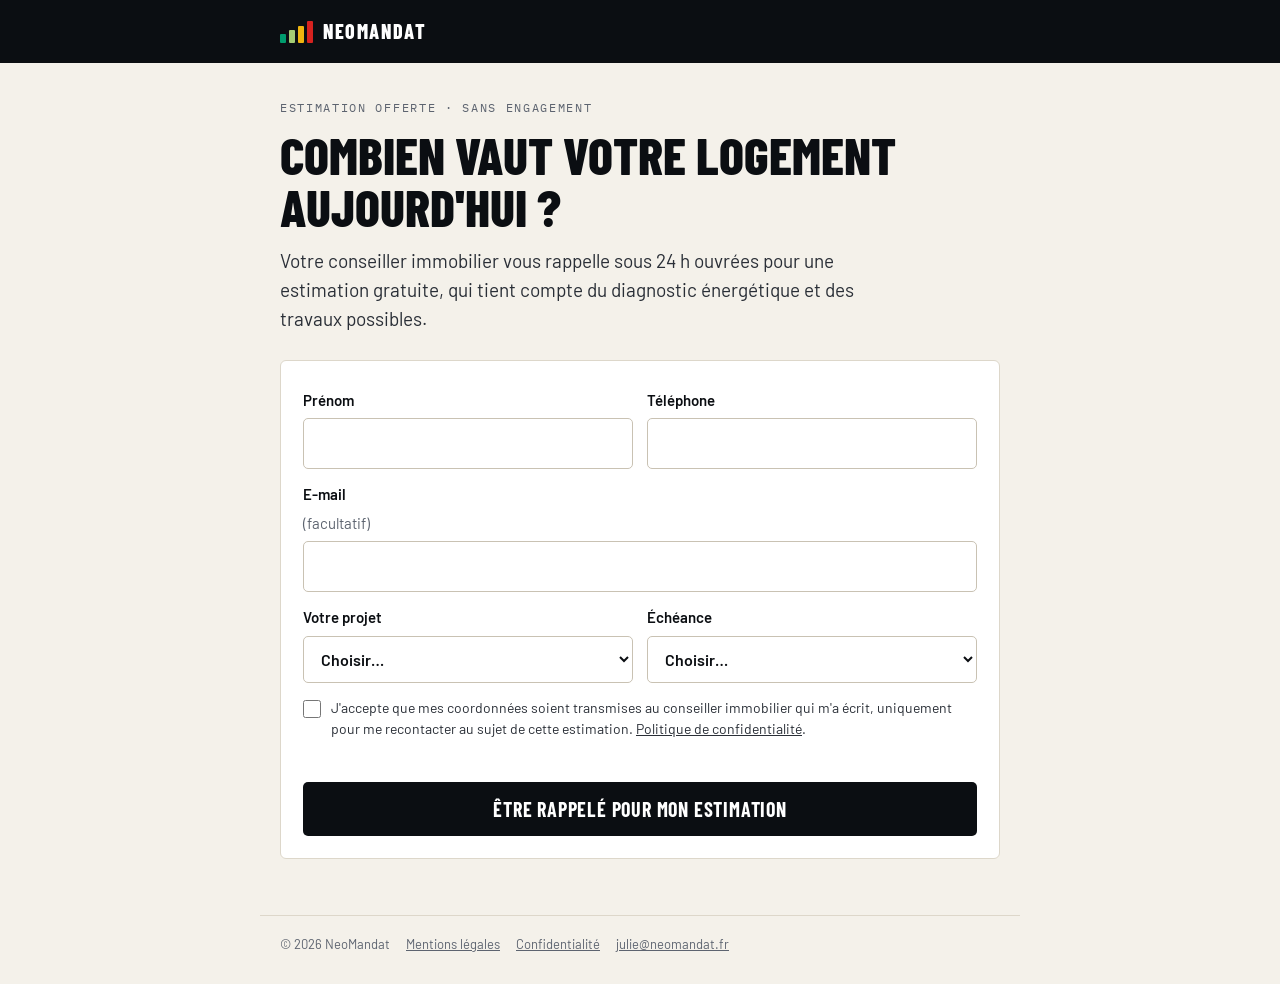
==== e/index.html @ b6dfd6cd "Page d'estimation /e/ (cible des QR codes du courrier) + redirection /e/NUM Co-Authored-By: Claude O" ====
<!doctype html>
<html lang="fr">
<head>
<meta charset="utf-8">
<meta name="viewport" content="width=device-width, initial-scale=1">
<title>Estimation offerte de votre logement — NeoMandat</title>
<meta name="description" content="Demandez l'estimation gratuite de votre logement par un conseiller immobilier de votre secteur.">
<meta name="robots" content="noindex, nofollow">
<meta name="theme-color" content="#0B0E12">
<link rel="icon" href="/favicon.svg" type="image/svg+xml">
<link rel="preconnect" href="https://fonts.googleapis.com">
<link rel="preconnect" href="https://fonts.gstatic.com" crossorigin>
<link rel="stylesheet" href="https://fonts.googleapis.com/css2?family=Barlow:wght@400;500;600&family=Barlow+Condensed:wght@600;700;800&family=IBM+Plex+Mono:wght@400;500&display=swap">
<style>
:root{--ink:#0B0E12;--paper:#F4F1EA;--gold:#F0B40F;--g:#D7221F;--muted:#5D6470;--line:#DDD7CA}
*{box-sizing:border-box;margin:0;padding:0}
body{font-family:Barlow,system-ui,sans-serif;background:var(--paper);color:var(--ink);font-size:17px;line-height:1.55;-webkit-font-smoothing:antialiased}
a{color:inherit}
.top{background:var(--ink);color:#fff}
.top .in{max-width:760px;margin:0 auto;padding:16px 20px;display:flex;align-items:center;gap:10px}
.bars{display:flex;align-items:flex-end;gap:3px}.bars i{width:6px;display:block;border-radius:1px}
.word{font-family:"Barlow Condensed",sans-serif;font-weight:800;letter-spacing:.08em;font-size:20px}
main{max-width:760px;margin:0 auto;padding:36px 20px 56px}
.kicker{font-family:"IBM Plex Mono",monospace;font-size:12px;letter-spacing:.14em;text-transform:uppercase;color:var(--muted)}
h1{font-family:"Barlow Condensed",sans-serif;font-weight:800;font-size:clamp(34px,7vw,52px);line-height:1;text-transform:uppercase;margin:10px 0 14px}
.lead{font-size:19px;color:#2A2F37;max-width:600px}
.card{background:#fff;border:1px solid var(--line);border-radius:6px;padding:22px;margin-top:26px}
.prop{display:flex;gap:18px;align-items:center}
.lab{flex:none;width:64px;height:64px;border-radius:6px;display:grid;place-items:center;font-family:"Barlow Condensed",sans-serif;font-weight:800;font-size:40px;color:#fff;background:var(--muted)}
.prop b{display:block;font-size:19px}
.prop small{color:var(--muted);font-size:15px}
.points{list-style:none;margin-top:18px;display:grid;gap:8px}
.points li{padding-left:22px;position:relative}
.points li:before{content:"";position:absolute;left:0;top:10px;width:10px;height:3px;background:var(--gold)}
form{display:grid;gap:14px;margin-top:6px}
.row{display:grid;grid-template-columns:1fr 1fr;gap:14px}
@media(max-width:560px){.row{grid-template-columns:1fr}.prop{align-items:flex-start}}
label{font-weight:600;font-size:15px;display:grid;gap:6px}
input,select{font:inherit;font-size:16px;padding:12px 13px;border:1px solid #C9C2B3;border-radius:5px;background:#fff;color:var(--ink);width:100%}
input:focus,select:focus{outline:2px solid var(--gold);outline-offset:1px;border-color:var(--ink)}
.consent{display:flex;gap:10px;align-items:flex-start;font-weight:400;font-size:14px;color:#2A2F37}
.consent input{width:18px;height:18px;margin-top:3px;flex:none}
button{font-family:"Barlow Condensed",sans-serif;font-weight:700;font-size:20px;letter-spacing:.04em;text-transform:uppercase;background:var(--ink);color:#fff;border:0;border-radius:5px;padding:15px 20px;cursor:pointer}
button:hover{background:#000}button[disabled]{opacity:.6;cursor:wait}
.err{color:var(--g);font-size:14px;min-height:1em}
.ok{display:none;text-align:center;padding:12px 0}
.ok h2{font-family:"Barlow Condensed",sans-serif;font-size:32px;text-transform:uppercase;margin-bottom:8px}
.fine{font-size:13px;color:var(--muted);margin-top:26px}
.fine a{color:var(--ink)}
.linkbtn{background:none;border:0;padding:0;font:inherit;font-size:13px;text-decoration:underline;color:var(--ink);cursor:pointer;text-transform:none;letter-spacing:0}
.linkbtn:hover{background:none}
footer{border-top:1px solid var(--line);max-width:760px;margin:0 auto;padding:18px 20px 30px;font-size:13px;color:var(--muted);display:flex;gap:16px;flex-wrap:wrap}
footer a{color:var(--muted)}
</style>
</head>
<body>
<header class="top"><div class="in">
<span class="bars" aria-hidden="true"><i style="height:9px;background:#009C6D"></i><i style="height:13px;background:#A5CC74"></i><i style="height:17px;background:#F0B40F"></i><i style="height:22px;background:#D7221F"></i></span>
<span class="word">NEOMANDAT</span>
</div></header>

<main>
<p class="kicker">Estimation offerte · sans engagement</p>
<h1>Combien vaut votre logement aujourd'hui&nbsp;?</h1>
<p class="lead">Votre conseiller immobilier vous rappelle sous 24&nbsp;h ouvrées pour une estimation gratuite, qui tient compte du diagnostic énergétique et des travaux possibles.</p>

<div class="card" id="bien" hidden>
  <div class="prop">
    <div class="lab" id="lab">?</div>
    <div><b id="adr"></b><small id="det"></small></div>
  </div>
  <ul class="points" id="pts"></ul>
</div>

<div class="card">
  <form id="f" novalidate>
    <div class="row">
      <label>Prénom<input name="prenom" autocomplete="given-name" required maxlength="60"></label>
      <label>Téléphone<input name="tel" type="tel" autocomplete="tel" required maxlength="20" inputmode="tel"></label>
    </div>
    <label>E-mail <span style="font-weight:400;color:var(--muted)">(facultatif)</span><input name="email" type="email" autocomplete="email" maxlength="120"></label>
    <div class="row">
      <label>Votre projet
        <select name="projet" required>
          <option value="">Choisir…</option>
          <option>Vendre</option>
          <option>Louer après travaux</option>
          <option>Connaître la valeur seulement</option>
          <option>Je ne sais pas encore</option>
        </select>
      </label>
      <label>Échéance
        <select name="echeance" required>
          <option value="">Choisir…</option>
          <option>Moins de 3 mois</option>
          <option>3 à 12 mois</option>
          <option>Plus d'un an</option>
          <option>Pas d'échéance</option>
        </select>
      </label>
    </div>
    <label class="consent"><input type="checkbox" name="consent" required>
      <span>J'accepte que mes coordonnées soient transmises au conseiller immobilier qui m'a écrit, uniquement pour me recontacter au sujet de cette estimation. <a href="/confidentialite.html">Politique de confidentialité</a>.</span></label>
    <p class="err" id="err" role="alert"></p>
    <button type="submit" id="go">Être rappelé pour mon estimation</button>
  </form>
  <div class="ok" id="ok" role="status">
    <h2>Demande envoyée</h2>
    <p>Merci. Votre conseiller vous rappelle sous 24&nbsp;h ouvrées.</p>
  </div>
</div>

<p class="fine" id="opp">Vous ne souhaitez plus recevoir de courrier pour ce logement&nbsp;? <button type="button" class="linkbtn" id="oppbtn">Ne plus recevoir de courrier</button></p>
</main>

<footer><span>© 2026 NeoMandat</span><a href="/mentions-legales.html">Mentions légales</a><a href="/confidentialite.html">Confidentialité</a><a href="mailto:julie@neomandat.fr">julie@neomandat.fr</a></footer>

<script>
(function(){
  var HOOK = "https://hook.eu1.make.com/tcwhcmxs845gfhwlnwf3azn14hl7lp5m";
  var p = new URLSearchParams(location.search);
  var d = (p.get("d") || "").replace(/[^0-9A-Za-z]/g, "").slice(0, 20);
  var COL = {A:"#009C6D",B:"#52B153",C:"#A5CC74",D:"#F4E70F",E:"#F0B40F",F:"#EB8235",G:"#D7221F"};
  var LOI = {
    G:["Location interdite depuis le 1er janvier 2025 (nouveaux baux et renouvellements).","Vente toujours possible, à un prix qui intègre les travaux.","Une rénovation peut aussi faire gagner plusieurs classes."],
    F:["Location interdite à partir du 1er janvier 2028.","Vente possible dès aujourd'hui, avec un audit énergétique.","Anticiper laisse le temps de comparer vente et travaux."],
    E:["Location interdite à partir du 1er janvier 2034.","Bien encore louable et vendable sans contrainte immédiate.","Une estimation aide à arbitrer travaux ou vente."]
  };
  function send(o){
    var b = new URLSearchParams(o); b.set("d", d);
    return fetch(HOOK, {method:"POST", mode:"no-cors", body:b, keepalive:true});
  }
  if (d.length > 5) {
    try { if (!sessionStorage.getItem("s_"+d)) { send({type:"scan"}); sessionStorage.setItem("s_"+d,"1"); } } catch(e){ send({type:"scan"}); }
    fetch("https://data.ademe.fr/data-fair/api/v1/datasets/dpe03existant/lines?size=1&numero_dpe_eq="+encodeURIComponent(d)+"&select=adresse_ban,etiquette_dpe,type_batiment,surface_habitable_logement,date_etablissement_dpe")
      .then(function(r){return r.json()}).then(function(j){
        var x = j && j.results && j.results[0]; if (!x) return;
        var e = (x.etiquette_dpe||"").toUpperCase();
        var lab = document.getElementById("lab"); lab.textContent = e || "?"; if (COL[e]) lab.style.background = COL[e];
        if (e === "D") lab.style.color = "#0B0E12";
        document.getElementById("adr").textContent = x.adresse_ban || "";
        var det = [];
        if (x.type_batiment) det.push(x.type_batiment.charAt(0).toUpperCase()+x.type_batiment.slice(1));
        if (x.surface_habitable_logement) det.push(Math.round(x.surface_habitable_logement)+" m²");
        if (x.date_etablissement_dpe) det.push("DPE du "+x.date_etablissement_dpe.split("-").reverse().join("/"));
        document.getElementById("det").textContent = det.join(" · ");
        var ul = document.getElementById("pts");
        (LOI[e]||[]).forEach(function(t){ var li=document.createElement("li"); li.textContent=t; ul.appendChild(li); });
        document.getElementById("bien").hidden = false;
      }).catch(function(){});
  } else {
    document.getElementById("opp").hidden = true;
  }

  var f = document.getElementById("f"), err = document.getElementById("err"), go = document.getElementById("go");
  f.addEventListener("submit", function(ev){
    ev.preventDefault(); err.textContent = "";
    var fd = new FormData(f);
    var tel = (fd.get("tel")||"").replace(/[^0-9+]/g,"");
    if (!fd.get("prenom").trim()) { err.textContent = "Indiquez votre prénom."; return; }
    if (tel.length < 10) { err.textContent = "Indiquez un numéro de téléphone valide."; return; }
    if (!fd.get("projet") || !fd.get("echeance")) { err.textContent = "Choisissez votre projet et l'échéance."; return; }
    if (!fd.get("consent")) { err.textContent = "Cochez la case de consentement pour être recontacté."; return; }
    if (d.length <= 5) { err.textContent = "Lien incomplet : scannez à nouveau le QR code du courrier, ou écrivez à julie@neomandat.fr."; return; }
    go.disabled = true; go.textContent = "Envoi…";
    send({type:"demande", prenom:fd.get("prenom").trim(), tel:tel, email:(fd.get("email")||"").trim(), projet:fd.get("projet"), echeance:fd.get("echeance"), consent:"oui"})
      .then(function(){ f.style.display="none"; document.getElementById("ok").style.display="block"; })
      .catch(function(){ go.disabled=false; go.textContent="Être rappelé pour mon estimation"; err.textContent="L'envoi a échoué. Réessayez ou écrivez à julie@neomandat.fr."; });
  });

  document.getElementById("oppbtn").addEventListener("click", function(){
    var o = document.getElementById("opp");
    send({type:"opposition"}).finally(function(){
      o.textContent = "C'est noté : ce logement ne recevra plus de courrier de notre part.";
    });
  });
})();
</script>
</body>
</html>
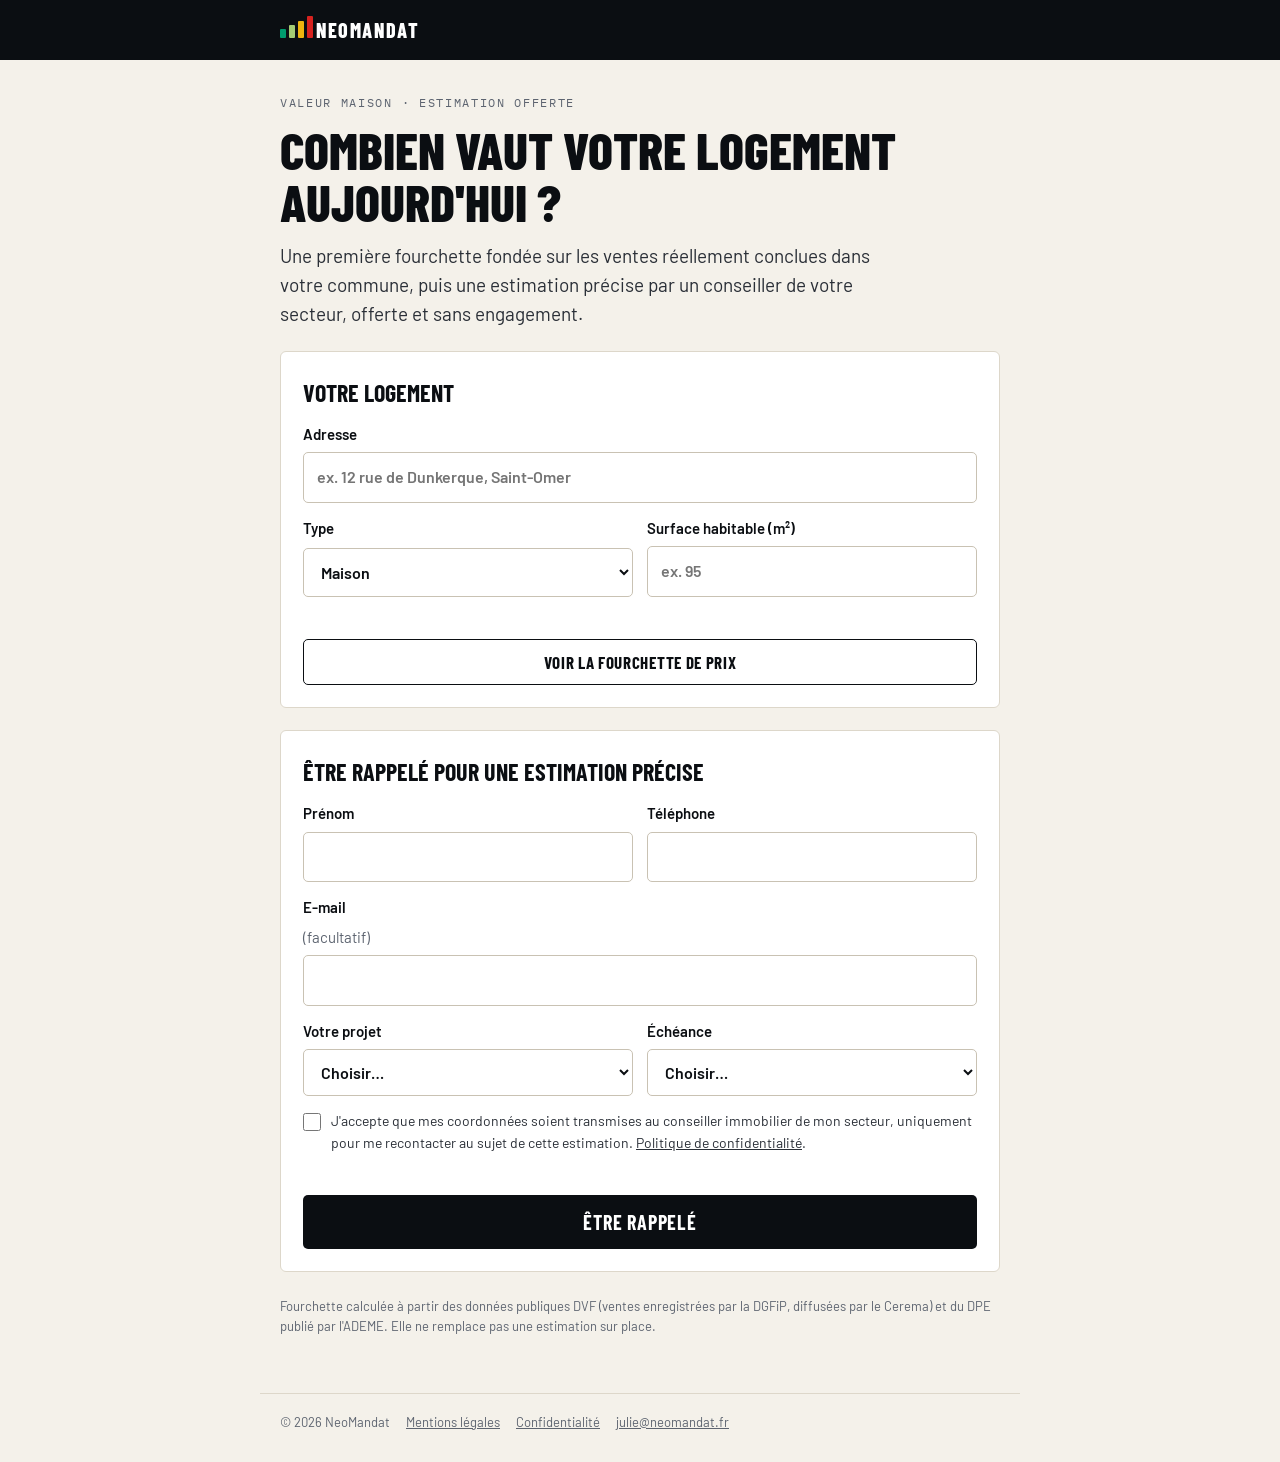
==== commit c027bf0c: "Valeur Maison : fourchette DVF, habillage de l'agent (logo, couleur), page agent intégrable (?a=, &e" ====
--- a/e/index.html
+++ b/e/index.html
@@ -3,8 +3,8 @@
 <head>
 <meta charset="utf-8">
 <meta name="viewport" content="width=device-width, initial-scale=1">
-<title>Estimation offerte de votre logement — NeoMandat</title>
-<meta name="description" content="Demandez l'estimation gratuite de votre logement par un conseiller immobilier de votre secteur.">
+<title>Valeur Maison · estimation offerte de votre logement</title>
+<meta name="description" content="Fourchette de prix fondée sur les ventes réelles de votre commune, puis estimation offerte par un conseiller immobilier de votre secteur.">
 <meta name="robots" content="noindex, nofollow">
 <meta name="theme-color" content="#0B0E12">
 <link rel="icon" href="/favicon.svg" type="image/svg+xml">
@@ -12,58 +12,74 @@
 <link rel="preconnect" href="https://fonts.gstatic.com" crossorigin>
 <link rel="stylesheet" href="https://fonts.googleapis.com/css2?family=Barlow:wght@400;500;600&family=Barlow+Condensed:wght@600;700;800&family=IBM+Plex+Mono:wght@400;500&display=swap">
 <style>
-:root{--ink:#0B0E12;--paper:#F4F1EA;--gold:#F0B40F;--g:#D7221F;--muted:#5D6470;--line:#DDD7CA}
+:root{--ink:#0B0E12;--paper:#F4F1EA;--gold:#F0B40F;--g:#D7221F;--muted:#5D6470;--line:#DDD7CA;--accent:#0B0E12}
 *{box-sizing:border-box;margin:0;padding:0}
 body{font-family:Barlow,system-ui,sans-serif;background:var(--paper);color:var(--ink);font-size:17px;line-height:1.55;-webkit-font-smoothing:antialiased}
 a{color:inherit}
 .top{background:var(--ink);color:#fff}
-.top .in{max-width:760px;margin:0 auto;padding:16px 20px;display:flex;align-items:center;gap:10px}
+.top .in{max-width:760px;margin:0 auto;padding:14px 20px;display:flex;align-items:center;gap:10px;min-height:60px}
 .bars{display:flex;align-items:flex-end;gap:3px}.bars i{width:6px;display:block;border-radius:1px}
 .word{font-family:"Barlow Condensed",sans-serif;font-weight:800;letter-spacing:.08em;font-size:20px}
-main{max-width:760px;margin:0 auto;padding:36px 20px 56px}
+.top.agent{background:#fff;color:var(--ink);border-bottom:3px solid var(--accent)}
+.top img{max-height:40px;max-width:200px;display:block}
+.top .who{margin-left:auto;text-align:right;font-size:14px;line-height:1.3}
+.top .who b{display:block;font-size:15px}
+main{max-width:760px;margin:0 auto;padding:34px 20px 56px}
 .kicker{font-family:"IBM Plex Mono",monospace;font-size:12px;letter-spacing:.14em;text-transform:uppercase;color:var(--muted)}
 h1{font-family:"Barlow Condensed",sans-serif;font-weight:800;font-size:clamp(34px,7vw,52px);line-height:1;text-transform:uppercase;margin:10px 0 14px}
-.lead{font-size:19px;color:#2A2F37;max-width:600px}
-.card{background:#fff;border:1px solid var(--line);border-radius:6px;padding:22px;margin-top:26px}
+h2{font-family:"Barlow Condensed",sans-serif;font-weight:700;font-size:24px;text-transform:uppercase;margin-bottom:12px}
+.lead{font-size:19px;color:#2A2F37;max-width:620px}
+.card{background:#fff;border:1px solid var(--line);border-radius:6px;padding:22px;margin-top:22px}
 .prop{display:flex;gap:18px;align-items:center}
 .lab{flex:none;width:64px;height:64px;border-radius:6px;display:grid;place-items:center;font-family:"Barlow Condensed",sans-serif;font-weight:800;font-size:40px;color:#fff;background:var(--muted)}
 .prop b{display:block;font-size:19px}
 .prop small{color:var(--muted);font-size:15px}
-.points{list-style:none;margin-top:18px;display:grid;gap:8px}
+.points{list-style:none;margin-top:16px;display:grid;gap:8px}
 .points li{padding-left:22px;position:relative}
 .points li:before{content:"";position:absolute;left:0;top:10px;width:10px;height:3px;background:var(--gold)}
-form{display:grid;gap:14px;margin-top:6px}
+.range{font-family:"Barlow Condensed",sans-serif;font-weight:800;font-size:clamp(34px,8vw,48px);line-height:1.05;color:var(--accent)}
+.range small{font-size:.5em;color:var(--muted);font-weight:600}
+.bar{height:10px;border-radius:5px;background:linear-gradient(90deg,#E7E2D6,var(--accent),#E7E2D6);margin:14px 0 8px;opacity:.85}
+.meta{font-size:14px;color:var(--muted)}
+.note{font-size:14px;color:#2A2F37;margin-top:12px;padding:10px 12px;background:#FBF7EC;border-left:3px solid var(--gold)}
+form{display:grid;gap:14px}
 .row{display:grid;grid-template-columns:1fr 1fr;gap:14px}
-@media(max-width:560px){.row{grid-template-columns:1fr}.prop{align-items:flex-start}}
+.row3{display:grid;grid-template-columns:2fr 1fr 1fr;gap:14px}
+@media(max-width:560px){.row,.row3{grid-template-columns:1fr}.prop{align-items:flex-start}.top .who{display:none}}
 label{font-weight:600;font-size:15px;display:grid;gap:6px}
 input,select{font:inherit;font-size:16px;padding:12px 13px;border:1px solid #C9C2B3;border-radius:5px;background:#fff;color:var(--ink);width:100%}
 input:focus,select:focus{outline:2px solid var(--gold);outline-offset:1px;border-color:var(--ink)}
 .consent{display:flex;gap:10px;align-items:flex-start;font-weight:400;font-size:14px;color:#2A2F37}
 .consent input{width:18px;height:18px;margin-top:3px;flex:none}
-button{font-family:"Barlow Condensed",sans-serif;font-weight:700;font-size:20px;letter-spacing:.04em;text-transform:uppercase;background:var(--ink);color:#fff;border:0;border-radius:5px;padding:15px 20px;cursor:pointer}
-button:hover{background:#000}button[disabled]{opacity:.6;cursor:wait}
+button{font-family:"Barlow Condensed",sans-serif;font-weight:700;font-size:20px;letter-spacing:.04em;text-transform:uppercase;background:var(--accent);color:#fff;border:0;border-radius:5px;padding:15px 20px;cursor:pointer}
+button:hover{filter:brightness(.9)}button[disabled]{opacity:.6;cursor:wait}
+button.sec{background:#fff;color:var(--ink);border:1px solid var(--ink);font-size:17px;padding:12px 16px}
 .err{color:var(--g);font-size:14px;min-height:1em}
 .ok{display:none;text-align:center;padding:12px 0}
-.ok h2{font-family:"Barlow Condensed",sans-serif;font-size:32px;text-transform:uppercase;margin-bottom:8px}
-.fine{font-size:13px;color:var(--muted);margin-top:26px}
-.fine a{color:var(--ink)}
-.linkbtn{background:none;border:0;padding:0;font:inherit;font-size:13px;text-decoration:underline;color:var(--ink);cursor:pointer;text-transform:none;letter-spacing:0}
-.linkbtn:hover{background:none}
+.ok h2{font-size:32px;margin-bottom:8px}
+.fine{font-size:13px;color:var(--muted);margin-top:24px}
+.linkbtn{background:none;border:0;padding:0;font:inherit;font-size:13px;text-decoration:underline;color:var(--ink);cursor:pointer;text-transform:none;letter-spacing:0;font-weight:400}
+.linkbtn:hover{filter:none}
+.sugg{border:1px solid var(--line);border-radius:5px;background:#fff;margin-top:-8px;max-height:220px;overflow:auto}
+.sugg div{padding:9px 12px;cursor:pointer;font-size:15px}.sugg div:hover{background:#F4F1EA}
 footer{border-top:1px solid var(--line);max-width:760px;margin:0 auto;padding:18px 20px 30px;font-size:13px;color:var(--muted);display:flex;gap:16px;flex-wrap:wrap}
 footer a{color:var(--muted)}
+.embed .top,.embed footer{display:none}.embed main{padding-top:16px}
+[hidden]{display:none!important}
 </style>
 </head>
 <body>
-<header class="top"><div class="in">
-<span class="bars" aria-hidden="true"><i style="height:9px;background:#009C6D"></i><i style="height:13px;background:#A5CC74"></i><i style="height:17px;background:#F0B40F"></i><i style="height:22px;background:#D7221F"></i></span>
-<span class="word">NEOMANDAT</span>
+<header class="top" id="top"><div class="in">
+  <span id="brand"><span class="bars" aria-hidden="true" style="display:inline-flex"><i style="height:9px;background:#009C6D"></i><i style="height:13px;background:#A5CC74"></i><i style="height:17px;background:#F0B40F"></i><i style="height:22px;background:#D7221F"></i></span> <span class="word">NEOMANDAT</span></span>
+  <div class="who" id="who" hidden></div>
 </div></header>
 
 <main>
-<p class="kicker">Estimation offerte · sans engagement</p>
+<p class="kicker">Valeur Maison · estimation offerte</p>
 <h1>Combien vaut votre logement aujourd'hui&nbsp;?</h1>
-<p class="lead">Votre conseiller immobilier vous rappelle sous 24&nbsp;h ouvrées pour une estimation gratuite, qui tient compte du diagnostic énergétique et des travaux possibles.</p>
-
+<p class="lead" id="lead">Une première fourchette fondée sur les ventes réellement conclues dans votre commune, puis une estimation précise par un conseiller de votre secteur, offerte et sans engagement.</p>
+
+<!-- Bien connu (QR du courrier) -->
 <div class="card" id="bien" hidden>
   <div class="prop">
     <div class="lab" id="lab">?</div>
@@ -72,7 +88,33 @@
   <ul class="points" id="pts"></ul>
 </div>
 
-<div class="card">
+<!-- Bien saisi (page agent) -->
+<div class="card" id="saisie" hidden>
+  <h2>Votre logement</h2>
+  <form id="fs" novalidate autocomplete="off">
+    <label>Adresse<input id="q" placeholder="ex. 12 rue de Dunkerque, Saint-Omer" required></label>
+    <div class="sugg" id="sugg" hidden></div>
+    <div class="row">
+      <label>Type
+        <select id="ty"><option value="maison">Maison</option><option value="appartement">Appartement</option></select>
+      </label>
+      <label>Surface habitable (m²)<input id="su" type="number" min="9" max="1000" inputmode="numeric" placeholder="ex. 95"></label>
+    </div>
+    <p class="err" id="errs"></p>
+    <button type="submit" class="sec">Voir la fourchette de prix</button>
+  </form>
+</div>
+
+<div class="card" id="val" hidden>
+  <h2>Fourchette indicative</h2>
+  <div class="range" id="rg"></div>
+  <div class="bar"></div>
+  <p class="meta" id="rgmeta"></p>
+  <p class="note" id="rgnote" hidden></p>
+</div>
+
+<div class="card" id="cta">
+  <h2 id="ctat">Être rappelé pour une estimation précise</h2>
   <form id="f" novalidate>
     <div class="row">
       <label>Prénom<input name="prenom" autocomplete="given-name" required maxlength="60"></label>
@@ -82,35 +124,28 @@
     <div class="row">
       <label>Votre projet
         <select name="projet" required>
-          <option value="">Choisir…</option>
-          <option>Vendre</option>
-          <option>Louer après travaux</option>
-          <option>Connaître la valeur seulement</option>
-          <option>Je ne sais pas encore</option>
+          <option value="">Choisir…</option><option>Vendre</option><option>Louer après travaux</option><option>Connaître la valeur seulement</option><option>Je ne sais pas encore</option>
         </select>
       </label>
       <label>Échéance
         <select name="echeance" required>
-          <option value="">Choisir…</option>
-          <option>Moins de 3 mois</option>
-          <option>3 à 12 mois</option>
-          <option>Plus d'un an</option>
-          <option>Pas d'échéance</option>
+          <option value="">Choisir…</option><option>Moins de 3 mois</option><option>3 à 12 mois</option><option>Plus d'un an</option><option>Pas d'échéance</option>
         </select>
       </label>
     </div>
     <label class="consent"><input type="checkbox" name="consent" required>
-      <span>J'accepte que mes coordonnées soient transmises au conseiller immobilier qui m'a écrit, uniquement pour me recontacter au sujet de cette estimation. <a href="/confidentialite.html">Politique de confidentialité</a>.</span></label>
+      <span id="cons">J'accepte que mes coordonnées soient transmises au conseiller immobilier de mon secteur, uniquement pour me recontacter au sujet de cette estimation. <a href="/confidentialite.html">Politique de confidentialité</a>.</span></label>
     <p class="err" id="err" role="alert"></p>
-    <button type="submit" id="go">Être rappelé pour mon estimation</button>
+    <button type="submit" id="go">Être rappelé</button>
   </form>
   <div class="ok" id="ok" role="status">
     <h2>Demande envoyée</h2>
-    <p>Merci. Votre conseiller vous rappelle sous 24&nbsp;h ouvrées.</p>
+    <p id="okt">Merci. Votre conseiller vous rappelle sous 24&nbsp;h ouvrées.</p>
   </div>
 </div>
 
-<p class="fine" id="opp">Vous ne souhaitez plus recevoir de courrier pour ce logement&nbsp;? <button type="button" class="linkbtn" id="oppbtn">Ne plus recevoir de courrier</button></p>
+<p class="fine" id="opp" hidden>Vous ne souhaitez plus recevoir de courrier pour ce logement&nbsp;? <button type="button" class="linkbtn" id="oppbtn">Ne plus recevoir de courrier</button></p>
+<p class="fine">Fourchette calculée à partir des données publiques DVF (ventes enregistrées par la DGFiP, diffusées par le Cerema) et du DPE publié par l'ADEME. Elle ne remplace pas une estimation sur place.</p>
 </main>
 
 <footer><span>© 2026 NeoMandat</span><a href="/mentions-legales.html">Mentions légales</a><a href="/confidentialite.html">Confidentialité</a><a href="mailto:julie@neomandat.fr">julie@neomandat.fr</a></footer>
@@ -118,61 +153,153 @@
 <script>
 (function(){
   var HOOK = "https://hook.eu1.make.com/tcwhcmxs845gfhwlnwf3azn14hl7lp5m";
-  var p = new URLSearchParams(location.search);
-  var d = (p.get("d") || "").replace(/[^0-9A-Za-z]/g, "").slice(0, 20);
+  var $ = function(id){ return document.getElementById(id); };
+  var P = new URLSearchParams(location.search);
+  var d = (P.get("d") || "").replace(/[^0-9A-Za-z]/g, "").slice(0, 20);
+  var a = (P.get("a") || "").replace(/[^0-9A-Za-z]/g, "").slice(0, 20);
+  if (P.get("embed") === "1") document.body.classList.add("embed");
   var COL = {A:"#009C6D",B:"#52B153",C:"#A5CC74",D:"#F4E70F",E:"#F0B40F",F:"#EB8235",G:"#D7221F"};
   var LOI = {
-    G:["Location interdite depuis le 1er janvier 2025 (nouveaux baux et renouvellements).","Vente toujours possible, à un prix qui intègre les travaux.","Une rénovation peut aussi faire gagner plusieurs classes."],
+    G:["Location interdite depuis le 1er janvier 2025 (nouveaux baux et renouvellements).","Vente toujours possible, à un prix qui intègre les travaux.","Une rénovation peut faire gagner plusieurs classes."],
     F:["Location interdite à partir du 1er janvier 2028.","Vente possible dès aujourd'hui, avec un audit énergétique.","Anticiper laisse le temps de comparer vente et travaux."],
     E:["Location interdite à partir du 1er janvier 2034.","Bien encore louable et vendable sans contrainte immédiate.","Une estimation aide à arbitrer travaux ou vente."]
   };
-  function send(o){
-    var b = new URLSearchParams(o); b.set("d", d);
-    return fetch(HOOK, {method:"POST", mode:"no-cors", body:b, keepalive:true});
+  var S = {adresse:"", bien:"", fourchette:"", etq:""};
+
+  function post(o){ var b = new URLSearchParams(o); return fetch(HOOK, {method:"POST", body:b}); }
+  function beacon(o){ var b = new URLSearchParams(o); return fetch(HOOK, {method:"POST", mode:"no-cors", body:b, keepalive:true}); }
+  function eur(n){ return new Intl.NumberFormat("fr-FR",{maximumFractionDigits:0}).format(n) + " €"; }
+  function cap(s){ return s ? s.charAt(0).toUpperCase() + s.slice(1) : s; }
+
+  /* ---------- Habillage agent ---------- */
+  function brand(t){
+    var p = new URLSearchParams(t || "");
+    if (!p.get("nom")) return;
+    if (p.get("a")) a = p.get("a");
+    var col = /^#[0-9a-fA-F]{6}$/.test(p.get("couleur")||"") ? p.get("couleur") : "#0B0E12";
+    document.documentElement.style.setProperty("--accent", col);
+    var top = $("top"); top.classList.add("agent");
+    var logo = p.get("logo") || "";
+    $("brand").innerHTML = "";
+    if (logo.indexOf("data:image") === 0) { var im = new Image(); im.src = logo; im.alt = p.get("agence") || p.get("nom"); $("brand").appendChild(im); }
+    else { var s = document.createElement("span"); s.className = "word"; s.style.color = col; s.textContent = (p.get("agence") || p.get("nom")).toUpperCase(); $("brand").appendChild(s); }
+    var w = $("who"); w.hidden = false; w.innerHTML = "";
+    var b = document.createElement("b"); b.textContent = p.get("nom"); w.appendChild(b);
+    w.appendChild(document.createTextNode((p.get("titre") || "Conseiller immobilier") + (p.get("tel") ? " · " + p.get("tel") : "")));
+    $("ctat").textContent = "Être rappelé par " + p.get("nom").split(" ")[0];
+    $("go").textContent = "Être rappelé par " + p.get("nom").split(" ")[0];
+    $("cons").firstChild.textContent = "J'accepte que mes coordonnées soient transmises à " + p.get("nom") + (p.get("agence") ? " (" + p.get("agence") + ")" : "") + ", uniquement pour me recontacter au sujet de cette estimation. ";
+    $("okt").textContent = "Merci. " + p.get("nom") + " vous rappelle sous 24 h ouvrées" + (p.get("tel") ? " (" + p.get("tel") + ")" : "") + ".";
+    document.title = "Valeur Maison · " + (p.get("agence") || p.get("nom"));
   }
+
+  /* ---------- DVF (Cerema, données DGFiP) ---------- */
+  var cache = {};
+  function dvf(insee, type){
+    var k = insee + type; if (cache[k]) return cache[k];
+    var cod = type === "appartement" ? "121" : "111";
+    var y0 = new Date().getFullYear() - 3;
+    function get(minY){
+      return fetch("https://apidf-preprod.cerema.fr/dvf_opendata/mutations/?code_insee=" + insee + "&codtypbien=" + cod + "&anneemut_min=" + minY + "&page_size=500")
+        .then(function(r){ return r.json(); })
+        .then(function(j){
+          var v = (j.results || []).filter(function(m){ return m.libnatmut === "Vente" && +m.sbati >= 15 && +m.valeurfonc >= 15000; })
+            .map(function(m){ return +m.valeurfonc / +m.sbati; }).filter(function(x){ return x > 200 && x < 20000; }).sort(function(x,y){ return x-y; });
+          return {v:v, from:minY};
+        });
+    }
+    cache[k] = get(y0).then(function(r){ return r.v.length >= 12 ? r : get(y0 - 3); }).then(function(r){
+      var v = r.v; if (v.length < 6) return null;
+      var q = function(p){ return v[Math.floor(p * (v.length - 1))]; };
+      return {p25:q(.25), med:q(.5), p75:q(.75), n:v.length, from:r.from};
+    });
+    return cache[k];
+  }
+  function showRange(insee, type, surf, commune, etq){
+    if (!insee || !surf) return;
+    dvf(insee, type).then(function(st){
+      if (!st) return;
+      var lo = Math.round(st.p25 * surf / 1000) * 1000, hi = Math.round(st.p75 * surf / 1000) * 1000;
+      $("rg").innerHTML = eur(lo) + " <small>à</small> " + eur(hi);
+      $("rgmeta").textContent = st.n + " ventes de " + (type === "appartement" ? "appartements" : "maisons") + " à " + commune + " depuis " + st.from + " · médiane " + eur(Math.round(st.med)) + "/m² · " + Math.round(surf) + " m²";
+      if (etq === "F" || etq === "G") { $("rgnote").hidden = false; $("rgnote").textContent = "Un logement classé " + etq + " se négocie en général sous la médiane du secteur. Votre conseiller affine le prix selon l'état, les travaux possibles et l'emplacement exact."; }
+      else { $("rgnote").hidden = true; }
+      S.fourchette = eur(lo) + " – " + eur(hi);
+      $("val").hidden = false;
+    }).catch(function(){});
+  }
+
+  /* ---------- Mode 1 : QR du courrier (?d=) ---------- */
   if (d.length > 5) {
-    try { if (!sessionStorage.getItem("s_"+d)) { send({type:"scan"}); sessionStorage.setItem("s_"+d,"1"); } } catch(e){ send({type:"scan"}); }
-    fetch("https://data.ademe.fr/data-fair/api/v1/datasets/dpe03existant/lines?size=1&numero_dpe_eq="+encodeURIComponent(d)+"&select=adresse_ban,etiquette_dpe,type_batiment,surface_habitable_logement,date_etablissement_dpe")
-      .then(function(r){return r.json()}).then(function(j){
+    $("opp").hidden = false;
+    var first = true; try { first = !sessionStorage.getItem("s_" + d); sessionStorage.setItem("s_" + d, "1"); } catch(e){}
+    post({type:"page", d:d, scan: first ? "1" : "0"}).then(function(r){ return r.text(); }).then(brand).catch(function(){});
+    fetch("https://data.ademe.fr/data-fair/api/v1/datasets/dpe03existant/lines?size=1&numero_dpe_eq=" + encodeURIComponent(d) + "&select=adresse_ban,etiquette_dpe,type_batiment,surface_habitable_logement,date_etablissement_dpe,code_insee_ban,nom_commune_ban")
+      .then(function(r){ return r.json(); }).then(function(j){
         var x = j && j.results && j.results[0]; if (!x) return;
-        var e = (x.etiquette_dpe||"").toUpperCase();
-        var lab = document.getElementById("lab"); lab.textContent = e || "?"; if (COL[e]) lab.style.background = COL[e];
-        if (e === "D") lab.style.color = "#0B0E12";
-        document.getElementById("adr").textContent = x.adresse_ban || "";
+        var e = (x.etiquette_dpe || "").toUpperCase(); S.etq = e;
+        var lab = $("lab"); lab.textContent = e || "?"; if (COL[e]) lab.style.background = COL[e]; if (e === "D") lab.style.color = "#0B0E12";
+        $("adr").textContent = x.adresse_ban || ""; S.adresse = x.adresse_ban || "";
         var det = [];
-        if (x.type_batiment) det.push(x.type_batiment.charAt(0).toUpperCase()+x.type_batiment.slice(1));
-        if (x.surface_habitable_logement) det.push(Math.round(x.surface_habitable_logement)+" m²");
-        if (x.date_etablissement_dpe) det.push("DPE du "+x.date_etablissement_dpe.split("-").reverse().join("/"));
-        document.getElementById("det").textContent = det.join(" · ");
-        var ul = document.getElementById("pts");
-        (LOI[e]||[]).forEach(function(t){ var li=document.createElement("li"); li.textContent=t; ul.appendChild(li); });
-        document.getElementById("bien").hidden = false;
+        if (x.type_batiment) det.push(cap(x.type_batiment));
+        if (x.surface_habitable_logement) det.push(Math.round(x.surface_habitable_logement) + " m²");
+        if (x.date_etablissement_dpe) det.push("DPE du " + x.date_etablissement_dpe.split("-").reverse().join("/"));
+        $("det").textContent = det.join(" · "); S.bien = det.join(" · ") + " · DPE " + e;
+        (LOI[e] || []).forEach(function(t){ var li = document.createElement("li"); li.textContent = t; $("pts").appendChild(li); });
+        $("bien").hidden = false;
+        showRange(x.code_insee_ban, x.type_batiment === "appartement" ? "appartement" : "maison", x.surface_habitable_logement, x.nom_commune_ban, e);
       }).catch(function(){});
   } else {
-    document.getElementById("opp").hidden = true;
+    /* ---------- Mode 2 : page Valeur Maison de l'agent (?a=) ---------- */
+    $("saisie").hidden = false;
+    if (a.length > 3) post({type:"page", a:a}).then(function(r){ return r.text(); }).then(brand).catch(function(){});
+    var sel = null, tmr;
+    $("q").addEventListener("input", function(){
+      sel = null; clearTimeout(tmr); var v = this.value.trim();
+      if (v.length < 4) { $("sugg").hidden = true; return; }
+      tmr = setTimeout(function(){
+        fetch("https://api-adresse.data.gouv.fr/search/?type=housenumber&limit=5&q=" + encodeURIComponent(v)).then(function(r){ return r.json(); }).then(function(j){
+          var s = $("sugg"); s.innerHTML = "";
+          (j.features || []).forEach(function(f){
+            var div = document.createElement("div"); div.textContent = f.properties.label;
+            div.onclick = function(){ sel = f.properties; $("q").value = f.properties.label; s.hidden = true; };
+            s.appendChild(div);
+          });
+          s.hidden = !(j.features || []).length;
+        }).catch(function(){});
+      }, 250);
+    });
+    $("fs").addEventListener("submit", function(ev){
+      ev.preventDefault(); $("errs").textContent = "";
+      var surf = +$("su").value, ty = $("ty").value;
+      if (!sel) { $("errs").textContent = "Choisissez votre adresse dans la liste proposée."; return; }
+      if (!(surf >= 9 && surf <= 1000)) { $("errs").textContent = "Indiquez la surface habitable en m²."; return; }
+      S.adresse = sel.label; S.bien = cap(ty) + " · " + Math.round(surf) + " m²";
+      showRange(sel.citycode, ty, surf, sel.city, "");
+      setTimeout(function(){ $("val").scrollIntoView({behavior:"smooth", block:"start"}); }, 600);
+    });
   }
 
-  var f = document.getElementById("f"), err = document.getElementById("err"), go = document.getElementById("go");
+  /* ---------- Demande de rappel ---------- */
+  var f = $("f");
   f.addEventListener("submit", function(ev){
-    ev.preventDefault(); err.textContent = "";
+    ev.preventDefault(); $("err").textContent = "";
     var fd = new FormData(f);
-    var tel = (fd.get("tel")||"").replace(/[^0-9+]/g,"");
-    if (!fd.get("prenom").trim()) { err.textContent = "Indiquez votre prénom."; return; }
-    if (tel.length < 10) { err.textContent = "Indiquez un numéro de téléphone valide."; return; }
-    if (!fd.get("projet") || !fd.get("echeance")) { err.textContent = "Choisissez votre projet et l'échéance."; return; }
-    if (!fd.get("consent")) { err.textContent = "Cochez la case de consentement pour être recontacté."; return; }
-    if (d.length <= 5) { err.textContent = "Lien incomplet : scannez à nouveau le QR code du courrier, ou écrivez à julie@neomandat.fr."; return; }
-    go.disabled = true; go.textContent = "Envoi…";
-    send({type:"demande", prenom:fd.get("prenom").trim(), tel:tel, email:(fd.get("email")||"").trim(), projet:fd.get("projet"), echeance:fd.get("echeance"), consent:"oui"})
-      .then(function(){ f.style.display="none"; document.getElementById("ok").style.display="block"; })
-      .catch(function(){ go.disabled=false; go.textContent="Être rappelé pour mon estimation"; err.textContent="L'envoi a échoué. Réessayez ou écrivez à julie@neomandat.fr."; });
+    var tel = (fd.get("tel") || "").replace(/[^0-9+]/g, "");
+    if (!fd.get("prenom").trim()) { $("err").textContent = "Indiquez votre prénom."; return; }
+    if (tel.length < 10) { $("err").textContent = "Indiquez un numéro de téléphone valide."; return; }
+    if (!fd.get("projet") || !fd.get("echeance")) { $("err").textContent = "Choisissez votre projet et l'échéance."; return; }
+    if (!fd.get("consent")) { $("err").textContent = "Cochez la case de consentement pour être recontacté."; return; }
+    if (a.length <= 3) { $("err").textContent = "Lien incomplet : scannez à nouveau le QR code du courrier, ou écrivez à julie@neomandat.fr."; return; }
+    var go = $("go"), lbl = go.textContent; go.disabled = true; go.textContent = "Envoi…";
+    post({type:"demande", a:a, d:d, adresse:S.adresse, bien:S.bien, fourchette:S.fourchette, prenom:fd.get("prenom").trim(), tel:tel, email:(fd.get("email") || "").trim(), projet:fd.get("projet"), echeance:fd.get("echeance"), consent:"oui"})
+      .then(function(r){ return r.text(); })
+      .then(function(t){ if (t.trim() !== "ok") throw 0; f.style.display = "none"; $("ok").style.display = "block"; })
+      .catch(function(){ go.disabled = false; go.textContent = lbl; $("err").textContent = "L'envoi a échoué. Réessayez ou écrivez à julie@neomandat.fr."; });
   });
 
-  document.getElementById("oppbtn").addEventListener("click", function(){
-    var o = document.getElementById("opp");
-    send({type:"opposition"}).finally(function(){
-      o.textContent = "C'est noté : ce logement ne recevra plus de courrier de notre part.";
-    });
+  $("oppbtn").addEventListener("click", function(){
+    beacon({type:"opposition", d:d}).finally(function(){ $("opp").textContent = "C'est noté : ce logement ne recevra plus de courrier de notre part."; });
   });
 })();
 </script>
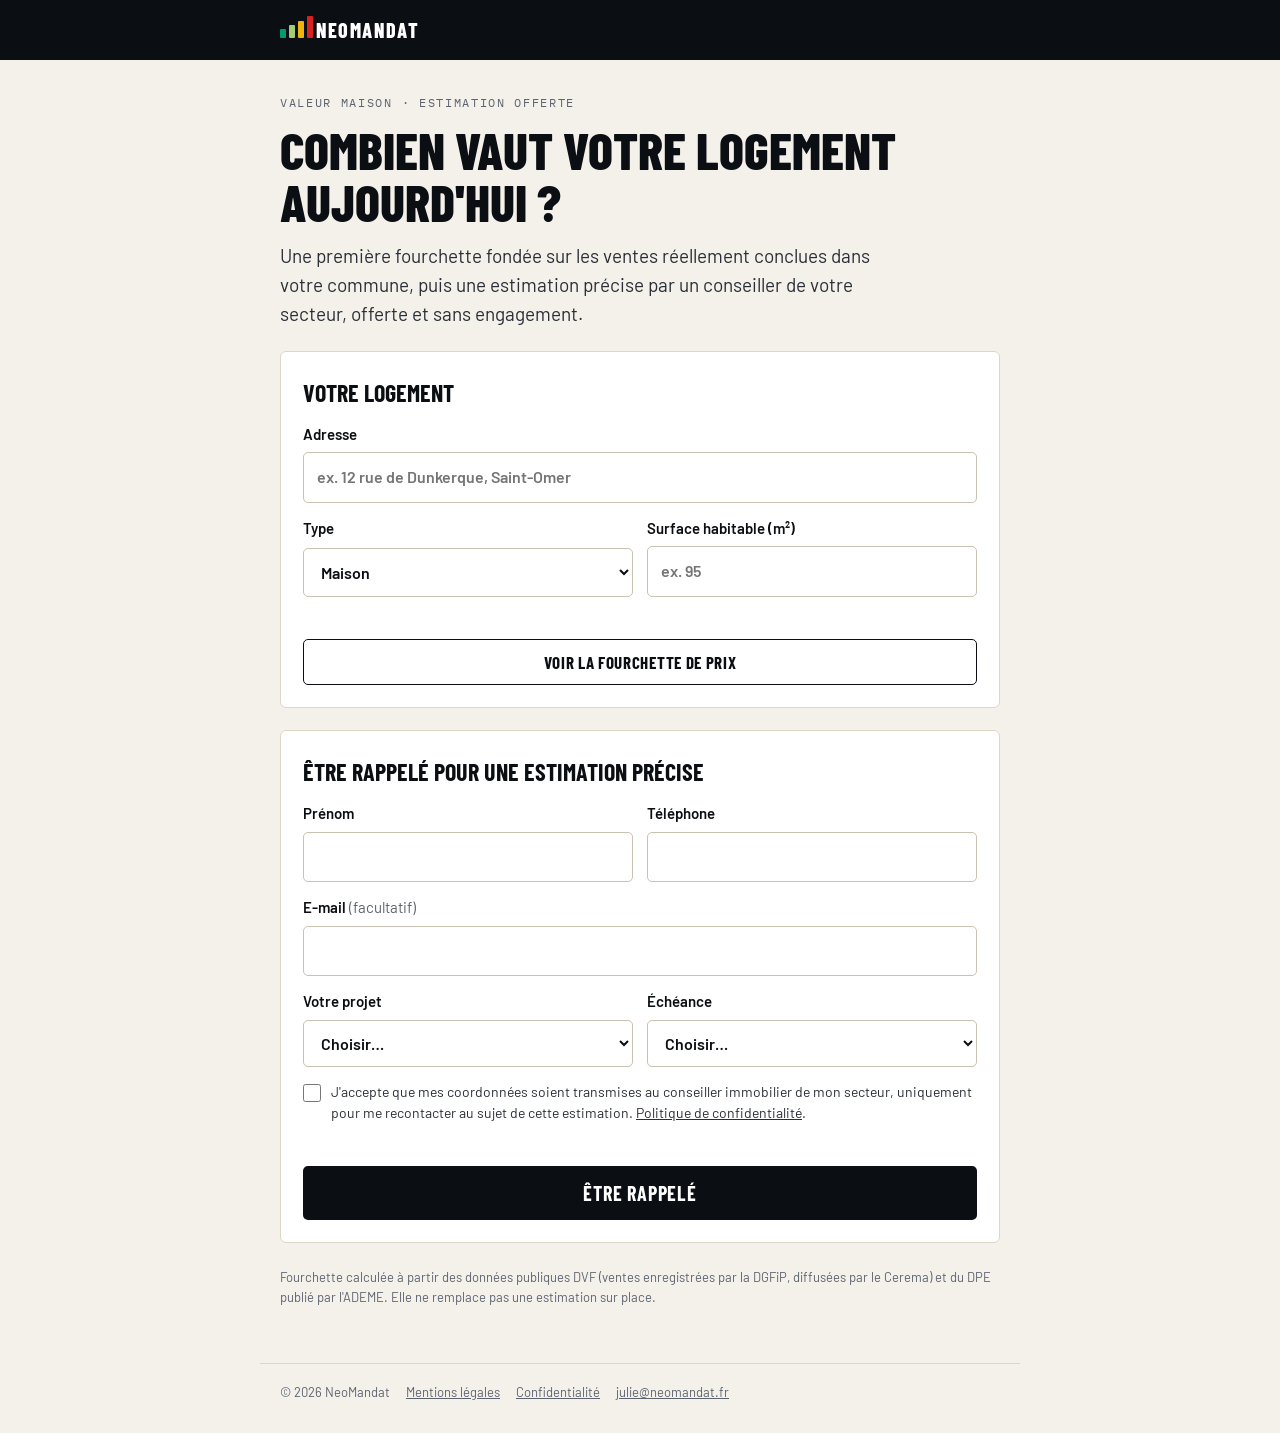
==== commit c9e2db5d: "Valeur Maison : libellé e-mail sur une ligne Co-Authored-By: Claude Opus 5.5 <noreply@anthropic.com>" ====
--- a/e/index.html
+++ b/e/index.html
@@ -120,7 +120,7 @@
       <label>Prénom<input name="prenom" autocomplete="given-name" required maxlength="60"></label>
       <label>Téléphone<input name="tel" type="tel" autocomplete="tel" required maxlength="20" inputmode="tel"></label>
     </div>
-    <label>E-mail <span style="font-weight:400;color:var(--muted)">(facultatif)</span><input name="email" type="email" autocomplete="email" maxlength="120"></label>
+    <label><span>E-mail <span style="font-weight:400;color:var(--muted)">(facultatif)</span></span><input name="email" type="email" autocomplete="email" maxlength="120"></label>
     <div class="row">
       <label>Votre projet
         <select name="projet" required>
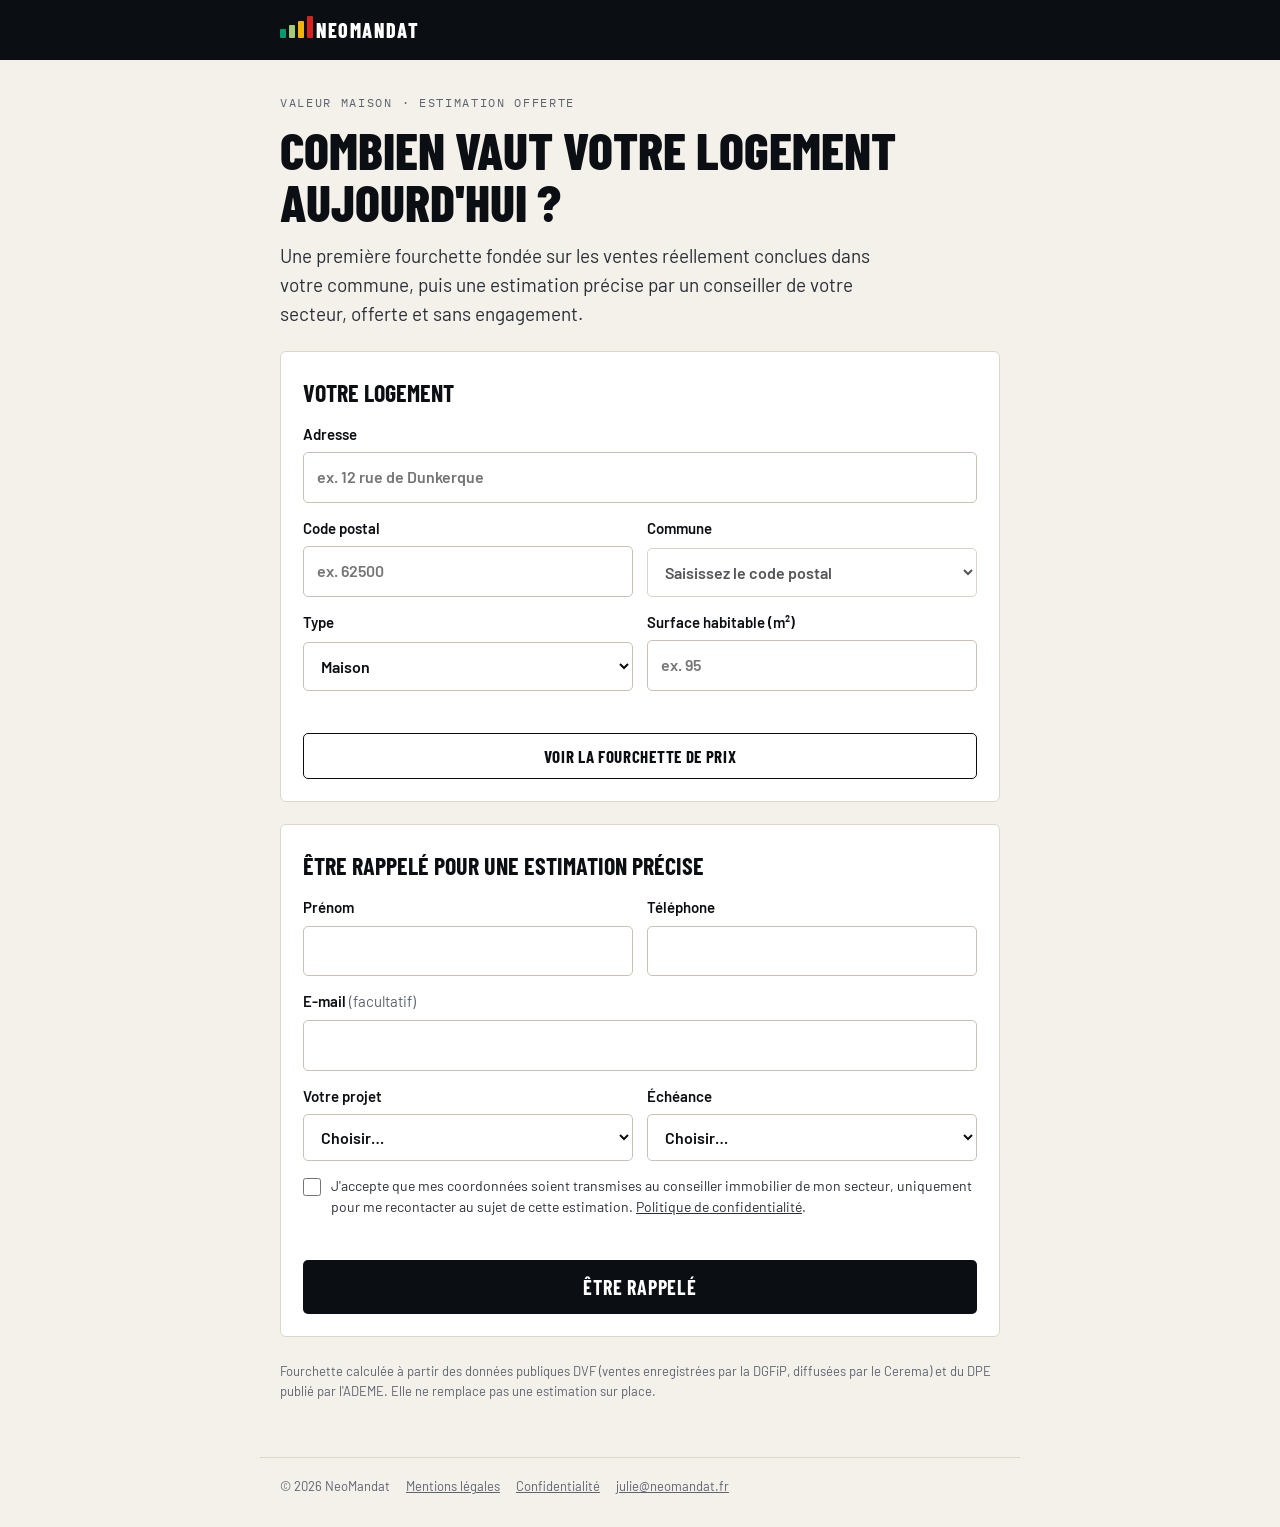
==== commit 2df8b207: "Valeur Maison : saisie code postal + commune (geo.api.gouv.fr) au lieu du géocodeur d'adresse Co-Aut" ====
--- a/e/index.html
+++ b/e/index.html
@@ -60,8 +60,6 @@
 .fine{font-size:13px;color:var(--muted);margin-top:24px}
 .linkbtn{background:none;border:0;padding:0;font:inherit;font-size:13px;text-decoration:underline;color:var(--ink);cursor:pointer;text-transform:none;letter-spacing:0;font-weight:400}
 .linkbtn:hover{filter:none}
-.sugg{border:1px solid var(--line);border-radius:5px;background:#fff;margin-top:-8px;max-height:220px;overflow:auto}
-.sugg div{padding:9px 12px;cursor:pointer;font-size:15px}.sugg div:hover{background:#F4F1EA}
 footer{border-top:1px solid var(--line);max-width:760px;margin:0 auto;padding:18px 20px 30px;font-size:13px;color:var(--muted);display:flex;gap:16px;flex-wrap:wrap}
 footer a{color:var(--muted)}
 .embed .top,.embed footer{display:none}.embed main{padding-top:16px}
@@ -92,8 +90,11 @@
 <div class="card" id="saisie" hidden>
   <h2>Votre logement</h2>
   <form id="fs" novalidate autocomplete="off">
-    <label>Adresse<input id="q" placeholder="ex. 12 rue de Dunkerque, Saint-Omer" required></label>
-    <div class="sugg" id="sugg" hidden></div>
+    <label>Adresse<input id="q" placeholder="ex. 12 rue de Dunkerque" required maxlength="120"></label>
+    <div class="row">
+      <label>Code postal<input id="cp" inputmode="numeric" maxlength="5" placeholder="ex. 62500"></label>
+      <label>Commune<select id="cm" disabled><option value="">Saisissez le code postal</option></select></label>
+    </div>
     <div class="row">
       <label>Type
         <select id="ty"><option value="maison">Maison</option><option value="appartement">Appartement</option></select>
@@ -253,29 +254,25 @@
     /* ---------- Mode 2 : page Valeur Maison de l'agent (?a=) ---------- */
     $("saisie").hidden = false;
     if (a.length > 3) post({type:"page", a:a}).then(function(r){ return r.text(); }).then(brand).catch(function(){});
-    var sel = null, tmr;
-    $("q").addEventListener("input", function(){
-      sel = null; clearTimeout(tmr); var v = this.value.trim();
-      if (v.length < 4) { $("sugg").hidden = true; return; }
-      tmr = setTimeout(function(){
-        fetch("https://api-adresse.data.gouv.fr/search/?type=housenumber&limit=5&q=" + encodeURIComponent(v)).then(function(r){ return r.json(); }).then(function(j){
-          var s = $("sugg"); s.innerHTML = "";
-          (j.features || []).forEach(function(f){
-            var div = document.createElement("div"); div.textContent = f.properties.label;
-            div.onclick = function(){ sel = f.properties; $("q").value = f.properties.label; s.hidden = true; };
-            s.appendChild(div);
-          });
-          s.hidden = !(j.features || []).length;
-        }).catch(function(){});
-      }, 250);
+    $("cp").addEventListener("input", function(){
+      var v = this.value.replace(/\D/g, ""); this.value = v; var cm = $("cm");
+      if (v.length !== 5) { cm.disabled = true; cm.innerHTML = '<option value="">Saisissez le code postal</option>'; return; }
+      fetch("https://geo.api.gouv.fr/communes?codePostal=" + v + "&fields=nom,code&format=json").then(function(r){ return r.json(); }).then(function(l){
+        cm.innerHTML = ""; l.sort(function(x,y){ return x.nom.localeCompare(y.nom); });
+        l.forEach(function(c){ var o = document.createElement("option"); o.value = c.code; o.textContent = c.nom; cm.appendChild(o); });
+        if (!l.length) cm.innerHTML = '<option value="">Code postal inconnu</option>';
+        cm.disabled = !l.length;
+      }).catch(function(){ cm.innerHTML = '<option value="">Service indisponible, réessayez</option>'; });
     });
     $("fs").addEventListener("submit", function(ev){
       ev.preventDefault(); $("errs").textContent = "";
-      var surf = +$("su").value, ty = $("ty").value;
-      if (!sel) { $("errs").textContent = "Choisissez votre adresse dans la liste proposée."; return; }
+      var surf = +$("su").value, ty = $("ty").value, adr = $("q").value.trim(), cm = $("cm");
+      if (adr.length < 5) { $("errs").textContent = "Indiquez l'adresse du logement."; return; }
+      if (!cm.value) { $("errs").textContent = "Indiquez le code postal puis choisissez la commune."; return; }
       if (!(surf >= 9 && surf <= 1000)) { $("errs").textContent = "Indiquez la surface habitable en m²."; return; }
-      S.adresse = sel.label; S.bien = cap(ty) + " · " + Math.round(surf) + " m²";
-      showRange(sel.citycode, ty, surf, sel.city, "");
+      var commune = cm.options[cm.selectedIndex].textContent;
+      S.adresse = adr + ", " + $("cp").value + " " + commune; S.bien = cap(ty) + " · " + Math.round(surf) + " m²";
+      showRange(cm.value, ty, surf, commune, "");
       setTimeout(function(){ $("val").scrollIntoView({behavior:"smooth", block:"start"}); }, 600);
     });
   }
